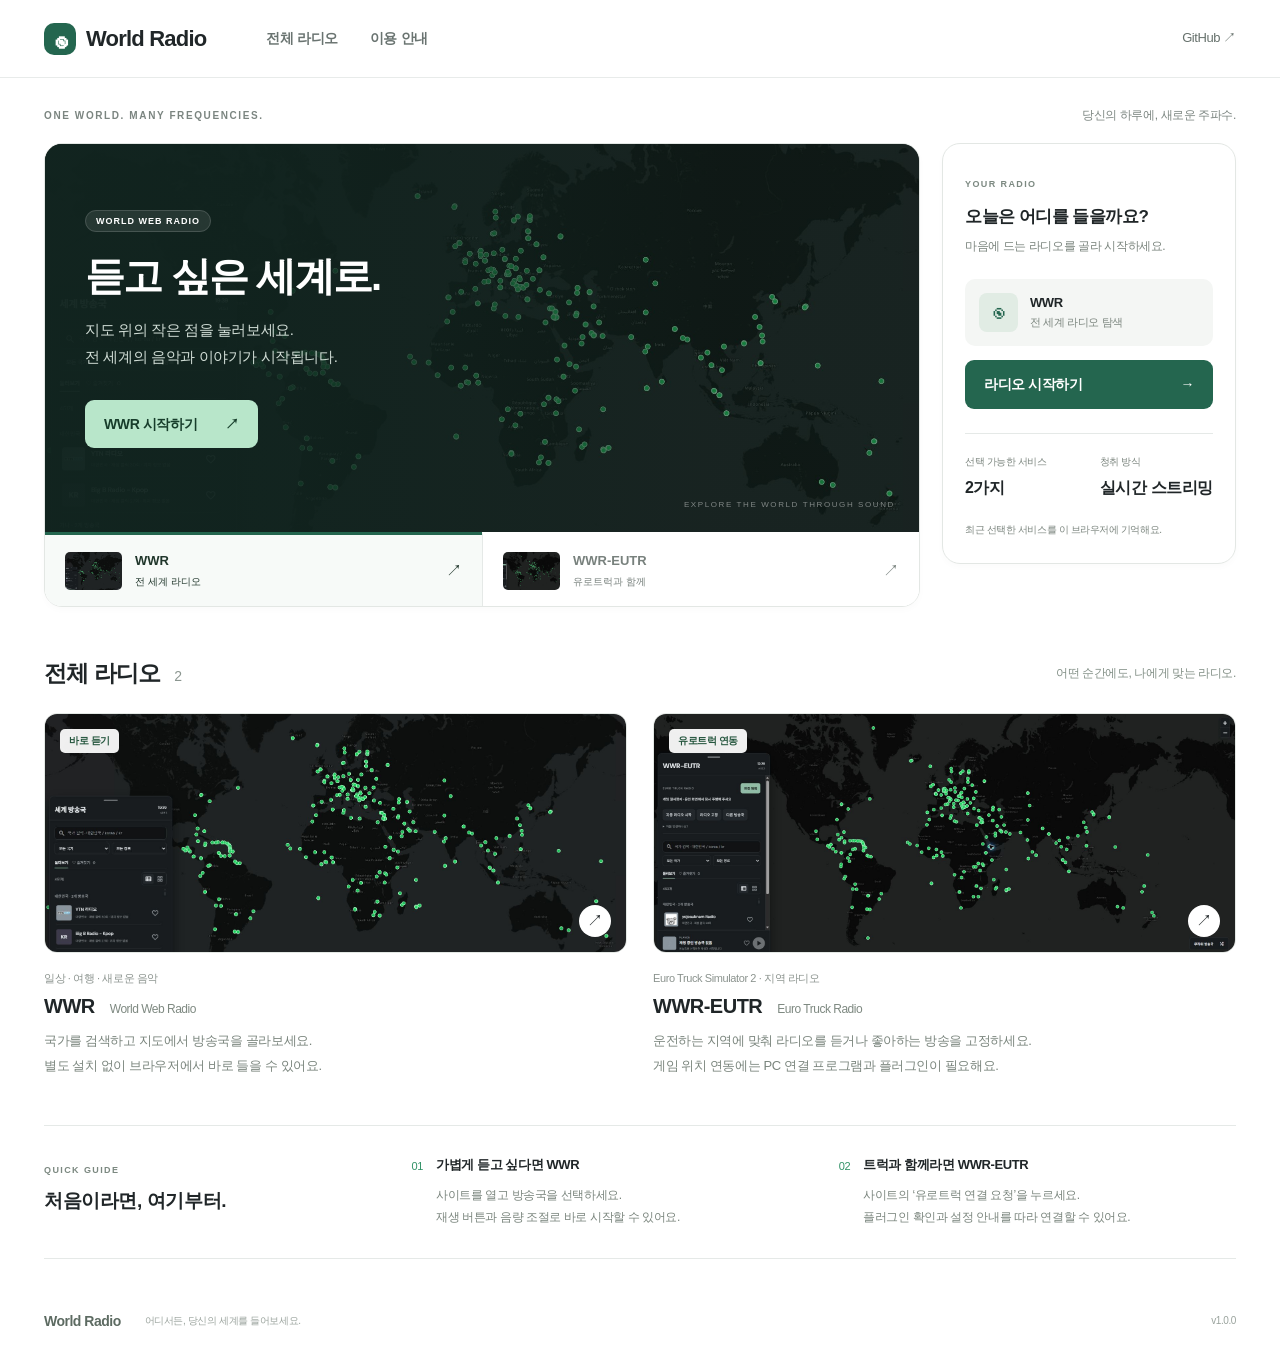
==== index.html @ 3d18a668 "World Radio v1.0.0: WWR and WWR-EUTR service portal" ====
<!doctype html>
<html lang="ko"><head><meta charset="utf-8"><meta name="viewport" content="width=device-width,initial-scale=1"><meta name="description" content="World Radio에서 전 세계 라디오 WWR과 유로트럭 지역 라디오 WWR-EUTR을 만나보세요."><meta name="theme-color" content="#ffffff"><title>World Radio · 듣고 싶은 세계로</title><link rel="stylesheet" href="style.css?v=1.0.0"></head>
<body>
<header><div class="nav"><a class="brand" href="./"><span class="brand-mark" aria-hidden="true">◉</span>World Radio</a><nav aria-label="메인 메뉴"><a href="#services">전체 라디오</a><a href="#guide">이용 안내</a></nav><a class="source" href="https://github.com/SPPLZ" aria-label="개발자 GitHub">GitHub ↗</a></div></header>
<main>
<div class="opening"><p>ONE WORLD. MANY FREQUENCIES.</p><span>당신의 하루에, 새로운 주파수.</span></div>
<section class="featured" aria-label="추천 라디오">
<div class="showcase"><div class="hero"><img id="heroImage" src="wwr.png" alt="WWR 세계 지도와 방송국 화면"><div class="hero-shade"></div><div class="hero-copy"><span class="tag" id="heroTag">WORLD WEB RADIO</span><h1 id="heroTitle">듣고 싶은 세계로.</h1><p id="heroDescription">지도 위의 작은 점을 눌러보세요.<br>전 세계의 음악과 이야기가 시작됩니다.</p><a id="heroLink" class="primary" data-service="wwr" href="https://spplz.github.io/WWR/">WWR 시작하기 <span aria-hidden="true">↗</span></a></div><span class="hero-caption" id="heroCaption">EXPLORE THE WORLD THROUGH SOUND</span></div>
<div class="feature-switch" role="group" aria-label="추천 서비스 선택"><button class="selected" type="button" data-feature="wwr" aria-pressed="true"><img src="wwr.png" alt=""><span><strong>WWR</strong><small>전 세계 라디오</small></span><span class="switch-arrow" aria-hidden="true">↗</span></button><button type="button" data-feature="eutr" aria-pressed="false"><img src="eutr.png" alt=""><span><strong>WWR-EUTR</strong><small>유로트럭과 함께</small></span><span class="switch-arrow" aria-hidden="true">↗</span></button></div></div>
<aside class="resume"><div><span class="tiny-label">YOUR RADIO</span><h2 id="resumeTitle">오늘은 어디를 들을까요?</h2><p id="resumeHint">마음에 드는 라디오를 골라 시작하세요.</p></div><div class="resume-service"><span class="resume-icon" aria-hidden="true">◉</span><div><strong id="resumeName">WWR</strong><small id="resumeDetail">전 세계 라디오 탐색</small></div></div><a class="primary" id="resumeLink" data-service="wwr" href="https://spplz.github.io/WWR/">라디오 시작하기 <span aria-hidden="true">→</span></a><div class="resume-facts"><div><small>선택 가능한 서비스</small><strong>2가지</strong></div><div><small>청취 방식</small><strong>실시간 스트리밍</strong></div></div><p class="resume-note">최근 선택한 서비스를 이 브라우저에 기억해요.</p></aside>
</section>
<section id="services" class="services"><div class="section-title"><h2>전체 라디오 <span>2</span></h2><span class="section-note">어떤 순간에도, 나에게 맞는 라디오.</span></div><div class="cards">
<a class="service-card" data-service="wwr" href="https://spplz.github.io/WWR/"><div class="card-image"><img src="wwr.png" alt="세계 지도에서 방송국을 고르는 WWR 화면" loading="lazy"><span class="image-label">바로 듣기</span><span class="image-arrow" aria-hidden="true">↗</span></div><div class="card-meta">일상 · 여행 · 새로운 음악</div><h3>WWR <span>World Web Radio</span></h3><p>국가를 검색하고 지도에서 방송국을 골라보세요.<br>별도 설치 없이 브라우저에서 바로 들을 수 있어요.</p></a>
<a class="service-card" data-service="eutr" href="https://spplz.github.io/WWR-EUTR/"><div class="card-image"><img src="eutr.png" alt="유로트럭 연결 기능이 있는 WWR-EUTR 화면" loading="lazy"><span class="image-label">유로트럭 연동</span><span class="image-arrow" aria-hidden="true">↗</span></div><div class="card-meta">Euro Truck Simulator 2 · 지역 라디오</div><h3>WWR-EUTR <span>Euro Truck Radio</span></h3><p>운전하는 지역에 맞춰 라디오를 듣거나 좋아하는 방송을 고정하세요.<br>게임 위치 연동에는 PC 연결 프로그램과 플러그인이 필요해요.</p></a>
</div></section>
<section id="guide" class="guide"><div><span class="tiny-label">QUICK GUIDE</span><h2>처음이라면, 여기부터.</h2></div><div class="guide-item"><span>01</span><div><h3>가볍게 듣고 싶다면 WWR</h3><p>사이트를 열고 방송국을 선택하세요.<br>재생 버튼과 음량 조절로 바로 시작할 수 있어요.</p></div></div><div class="guide-item"><span>02</span><div><h3>트럭과 함께라면 WWR-EUTR</h3><p>사이트의 ‘유로트럭 연결 요청’을 누르세요.<br>플러그인 확인과 설정 안내를 따라 연결할 수 있어요.</p></div></div></section>
</main><footer><a class="brand" href="./">World Radio</a><p>어디서든, 당신의 세계를 들어보세요.</p><span>v1.0.0</span></footer><script src="app.js?v=1.0.0"></script></body></html>
---- style.css ----
*{box-sizing:border-box}html{scroll-behavior:smooth;scroll-padding-top:100px}body{margin:0;color:#202628;background:#fff;font-family:Inter,"Noto Sans KR",-apple-system,BlinkMacSystemFont,"Segoe UI",sans-serif;line-height:1.6;letter-spacing:-.025em}a{color:inherit;text-decoration:none}button{font:inherit}header{height:78px;border-bottom:1px solid #e8ebea;background:white}.nav{max-width:1240px;height:100%;margin:auto;display:flex;align-items:center;gap:60px;padding:0 24px}.brand{display:flex;align-items:center;gap:10px;font-size:22px;font-weight:750;letter-spacing:-.8px}.brand-mark{display:grid;place-items:center;background:#24664f;color:white;width:32px;height:32px;border-radius:10px;font-size:26px}nav{display:flex;gap:32px;font-size:14px;font-weight:600;color:#6a7471}nav a:hover,.source:hover{color:#24664f}.source{margin-left:auto;font-size:13px;color:#66716c}main{max-width:1240px;padding:0 24px;margin:auto}.opening{display:flex;justify-content:space-between;align-items:center;margin:28px 0 18px;color:#7b8580;font-size:12px}.opening p{font-size:10px;font-weight:700;letter-spacing:1.6px;margin:0}.featured{display:grid;grid-template-columns:minmax(0,1fr) 294px;gap:22px;align-items:start}.showcase{border:1px solid #e3e7e4;border-radius:18px;overflow:hidden;box-shadow:0 3px 7px #20352a05}.hero{position:relative;height:388px;overflow:hidden;background:#14241e;color:white}.hero>img{position:absolute;inset:0;width:100%;height:100%;object-fit:cover;object-position:70% 50%;opacity:.72}.hero-shade{position:absolute;inset:0;background:linear-gradient(90deg,#11241ff5 0%,#11241fe8 25%,#11241f48 77%)}.hero-copy{position:relative;padding:62px 40px;max-width:530px}.tag{background:#ffffff17;border:1px solid #ffffff25;padding:5px 10px;border-radius:20px;font-size:9px;font-weight:700;letter-spacing:1px}.hero h1{font-size:40px;line-height:1.2;letter-spacing:-1.8px;margin:20px 0 16px}.hero p{font-size:15px;color:#d1ddd6;line-height:1.8;margin:0 0 30px}.primary{display:flex;align-items:center;justify-content:space-between;gap:28px;background:#24664f;color:#fff;border-radius:9px;font-size:14px;font-weight:650;padding:13px 19px;transition:background .15s,transform .15s}.primary:hover{background:#194d3b;transform:translateY(-1px)}.hero .primary{display:inline-flex;background:#b8e6ca;color:#173d2b}.hero .primary:hover{background:#d3f1df}.hero-caption{position:absolute;right:24px;bottom:20px;letter-spacing:1.6px;font-size:8px;color:#ffffff73}.feature-switch{display:grid;grid-template-columns:1fr 1fr;background:#fff}.feature-switch button{position:relative;display:flex;align-items:center;gap:13px;text-align:left;background:white;border:0;border-top:3px solid transparent;padding:16px 20px;cursor:pointer;color:#78817d}.feature-switch button+button{border-left:1px solid #e5e9e7}.feature-switch button.selected{border-top-color:#24664f;background:#f7faf8;color:#20362b}.feature-switch img{width:57px;height:38px;border-radius:5px;object-fit:cover}.feature-switch strong{display:block;font-size:13px}.feature-switch small{display:block;font-size:10px;margin-top:2px}.switch-arrow{margin-left:auto}.resume{border:1px solid #e3e7e4;border-radius:18px;padding:25px 22px;box-shadow:0 3px 7px #20352a05}.tiny-label{font-size:9px;letter-spacing:1.4px;font-weight:700;color:#7c8981}.resume h2{font-size:17px;letter-spacing:-.5px;margin:8px 0 7px}.resume p{font-size:12px;color:#7b857e;margin:0}.resume-service{display:flex;gap:12px;align-items:center;background:#f4f6f4;border-radius:10px;padding:14px;margin:23px 0 14px}.resume-icon{background:#e1ece4;color:#24664f;border-radius:8px;width:39px;height:39px;display:grid;place-items:center;font-size:25px}.resume-service strong{font-size:13px;display:block}.resume-service small{display:block;font-size:11px;color:#7b857e}.resume-facts{border-top:1px solid #e5e9e7;margin-top:24px;padding-top:20px;display:flex;justify-content:space-between;gap:10px}.resume-facts small{font-size:10px;color:#7b857e;display:block}.resume-facts strong{font-size:16px;display:block;margin-top:5px}.resume .resume-note{font-size:10px;margin-top:22px}.services{margin-top:48px}.section-title{display:flex;justify-content:space-between;align-items:center;margin-bottom:21px}.section-title h2{font-size:23px;letter-spacing:-.8px;margin:0}.section-title h2 span{font-size:14px;font-weight:500;color:#8b9690;margin-left:8px}.section-note{font-size:12px;color:#839087}.cards{display:grid;grid-template-columns:1fr 1fr;gap:26px}.card-image{position:relative;height:240px;overflow:hidden;border-radius:13px;background:#1c2421;border:1px solid #e3e8e4}.card-image>img{width:100%;height:100%;object-fit:cover;transition:transform .3s}.service-card:hover .card-image>img{transform:scale(1.025)}.image-label{position:absolute;left:15px;top:15px;background:#ffffffee;border-radius:5px;color:#26573f;font-size:10px;font-weight:700;padding:4px 9px}.image-arrow{position:absolute;bottom:15px;right:15px;background:#fff;border-radius:50%;width:32px;height:32px;display:grid;place-items:center}.card-meta{font-size:11px;color:#8b938e;margin:17px 0 3px}.service-card h3{font-size:20px;margin:0 0 7px;letter-spacing:-.5px}.service-card h3 span{font-size:12px;font-weight:400;color:#7e8981;margin-left:10px}.service-card p{font-size:13px;color:#7a857d;margin:0;line-height:1.9}.guide{margin:46px 0 44px;padding:29px 0;border-top:1px solid #e5e9e7;border-bottom:1px solid #e5e9e7;display:grid;grid-template-columns:.85fr 1fr 1fr;gap:30px}.guide h2{font-size:19px;margin:6px 0}.guide-item{display:flex;gap:13px}.guide-item>span{font-size:11px;color:#329267;padding-top:3px}.guide h3{font-size:13px;margin:0 0 8px}.guide p{font-size:12px;color:#7a857d;margin:0;line-height:1.9}footer{max-width:1240px;padding:0 24px 28px;margin:auto;display:flex;align-items:center;gap:24px;color:#9aa39d;font-size:10px}footer .brand{font-size:14px;color:#5d6b62;letter-spacing:-.5px}footer>span{margin-left:auto}a:focus-visible,button:focus-visible{outline:3px solid #3c9471;outline-offset:4px}@media(max-width:1000px){.featured{grid-template-columns:1fr 260px;gap:16px}.hero-copy{padding:58px 28px}.hero h1{font-size:34px}.hero-caption{display:none}.card-image{height:210px}.guide{grid-template-columns:1fr 1fr}.guide>div:first-child{grid-column:1/-1}}@media(max-width:740px){header{height:68px}.nav{gap:24px;padding:0 20px}.brand{font-size:19px}nav{gap:20px;font-size:12px}.source{display:none}main{padding:0 20px}.opening{margin-top:22px}.opening>span{display:none}.featured{grid-template-columns:1fr}.hero{height:350px}.hero-copy{padding:47px 26px}.hero h1{font-size:35px}.hero p{font-size:13px}.feature-switch button{padding:13px 12px;gap:9px}.feature-switch img{width:42px;height:32px}.switch-arrow{display:none}.resume{padding:20px;display:grid;grid-template-columns:1fr 1fr;gap:15px;align-items:center}.resume>div:first-child{grid-column:1/-1}.resume h2{margin:3px 0}.resume-service{margin:0;padding:10px}.resume .primary{padding:12px;font-size:12px;gap:8px}.resume-facts,.resume .resume-note{display:none}.services{margin-top:34px}.section-note{display:none}.cards{grid-template-columns:1fr;gap:30px}.card-image{height:auto;aspect-ratio:1.9}.guide{grid-template-columns:1fr;margin:34px 0 26px;gap:24px}.guide>div:first-child{grid-column:auto}footer{padding:0 20px 24px;flex-wrap:wrap;gap:10px}footer p{display:none}.service-card p br{display:none}}@media(prefers-reduced-motion:reduce){html{scroll-behavior:auto}*{transition:none!important}}
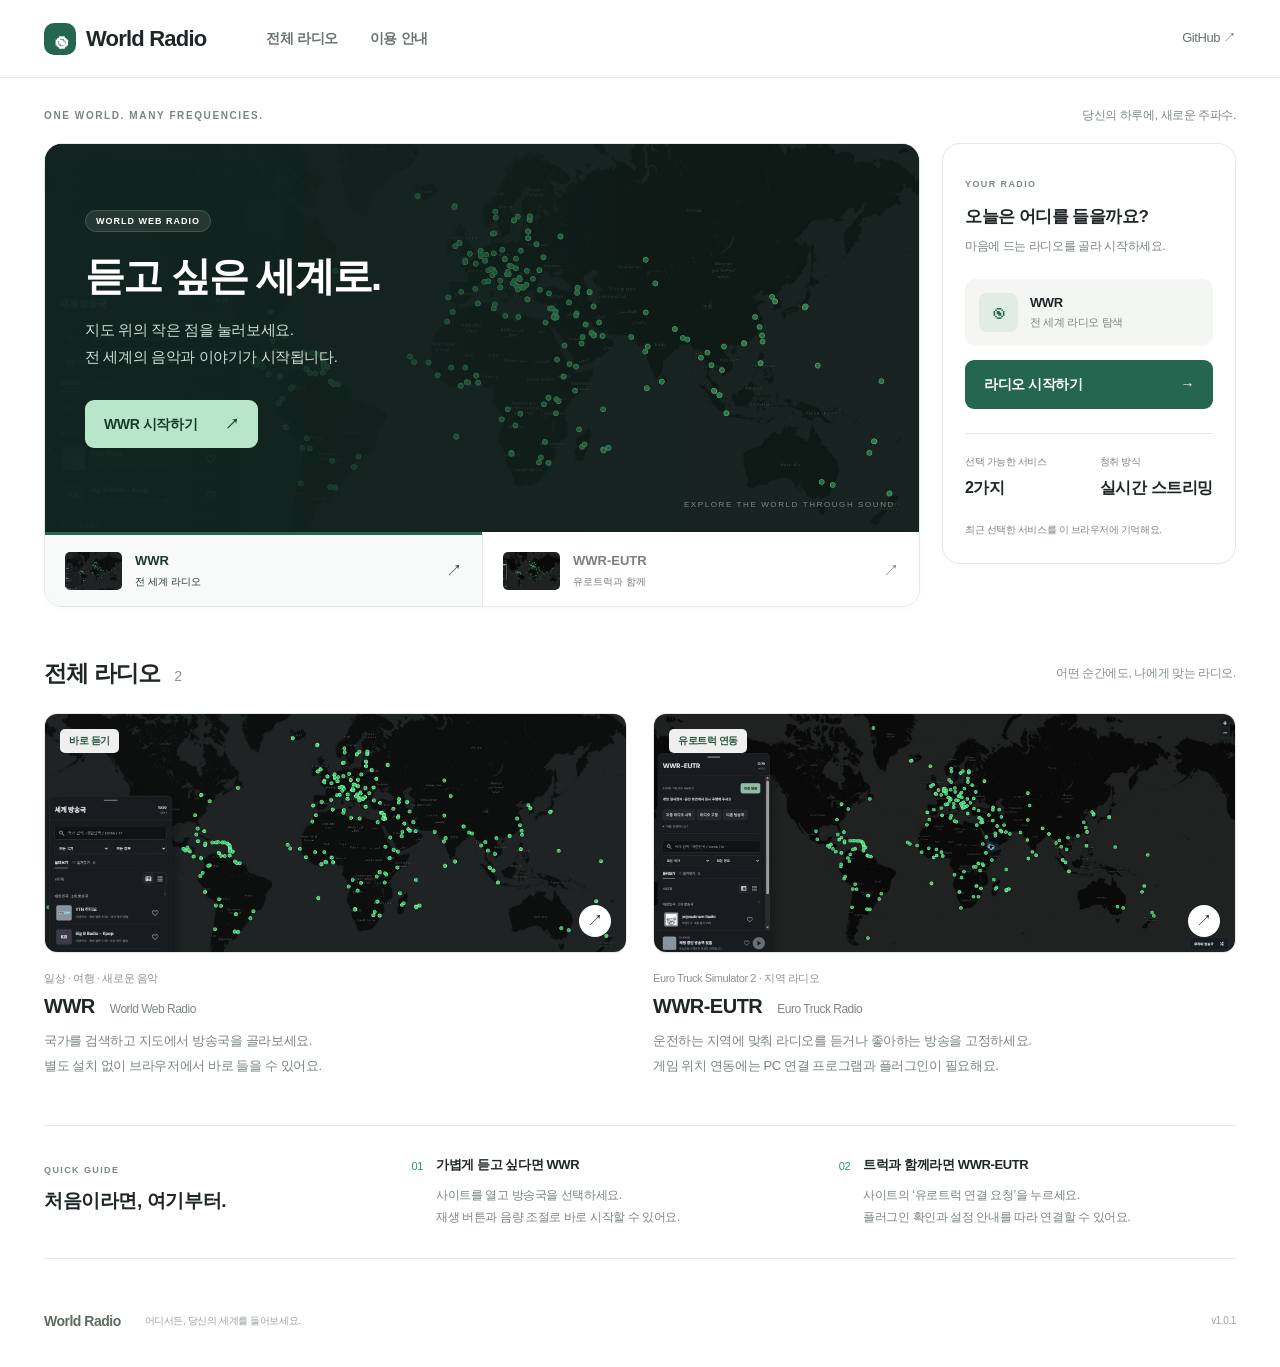
==== commit 90ff7e72: "World Radio v1.0.1: link hosted radio subpaths" ====
--- a/index.html
+++ b/index.html
@@ -5,13 +5,13 @@
 <main>
 <div class="opening"><p>ONE WORLD. MANY FREQUENCIES.</p><span>당신의 하루에, 새로운 주파수.</span></div>
 <section class="featured" aria-label="추천 라디오">
-<div class="showcase"><div class="hero"><img id="heroImage" src="wwr.png" alt="WWR 세계 지도와 방송국 화면"><div class="hero-shade"></div><div class="hero-copy"><span class="tag" id="heroTag">WORLD WEB RADIO</span><h1 id="heroTitle">듣고 싶은 세계로.</h1><p id="heroDescription">지도 위의 작은 점을 눌러보세요.<br>전 세계의 음악과 이야기가 시작됩니다.</p><a id="heroLink" class="primary" data-service="wwr" href="https://spplz.github.io/WWR/">WWR 시작하기 <span aria-hidden="true">↗</span></a></div><span class="hero-caption" id="heroCaption">EXPLORE THE WORLD THROUGH SOUND</span></div>
+<div class="showcase"><div class="hero"><img id="heroImage" src="wwr.png" alt="WWR 세계 지도와 방송국 화면"><div class="hero-shade"></div><div class="hero-copy"><span class="tag" id="heroTag">WORLD WEB RADIO</span><h1 id="heroTitle">듣고 싶은 세계로.</h1><p id="heroDescription">지도 위의 작은 점을 눌러보세요.<br>전 세계의 음악과 이야기가 시작됩니다.</p><a id="heroLink" class="primary" data-service="wwr" href="https://spplz.github.io/World-Radio/WWR/">WWR 시작하기 <span aria-hidden="true">↗</span></a></div><span class="hero-caption" id="heroCaption">EXPLORE THE WORLD THROUGH SOUND</span></div>
 <div class="feature-switch" role="group" aria-label="추천 서비스 선택"><button class="selected" type="button" data-feature="wwr" aria-pressed="true"><img src="wwr.png" alt=""><span><strong>WWR</strong><small>전 세계 라디오</small></span><span class="switch-arrow" aria-hidden="true">↗</span></button><button type="button" data-feature="eutr" aria-pressed="false"><img src="eutr.png" alt=""><span><strong>WWR-EUTR</strong><small>유로트럭과 함께</small></span><span class="switch-arrow" aria-hidden="true">↗</span></button></div></div>
-<aside class="resume"><div><span class="tiny-label">YOUR RADIO</span><h2 id="resumeTitle">오늘은 어디를 들을까요?</h2><p id="resumeHint">마음에 드는 라디오를 골라 시작하세요.</p></div><div class="resume-service"><span class="resume-icon" aria-hidden="true">◉</span><div><strong id="resumeName">WWR</strong><small id="resumeDetail">전 세계 라디오 탐색</small></div></div><a class="primary" id="resumeLink" data-service="wwr" href="https://spplz.github.io/WWR/">라디오 시작하기 <span aria-hidden="true">→</span></a><div class="resume-facts"><div><small>선택 가능한 서비스</small><strong>2가지</strong></div><div><small>청취 방식</small><strong>실시간 스트리밍</strong></div></div><p class="resume-note">최근 선택한 서비스를 이 브라우저에 기억해요.</p></aside>
+<aside class="resume"><div><span class="tiny-label">YOUR RADIO</span><h2 id="resumeTitle">오늘은 어디를 들을까요?</h2><p id="resumeHint">마음에 드는 라디오를 골라 시작하세요.</p></div><div class="resume-service"><span class="resume-icon" aria-hidden="true">◉</span><div><strong id="resumeName">WWR</strong><small id="resumeDetail">전 세계 라디오 탐색</small></div></div><a class="primary" id="resumeLink" data-service="wwr" href="https://spplz.github.io/World-Radio/WWR/">라디오 시작하기 <span aria-hidden="true">→</span></a><div class="resume-facts"><div><small>선택 가능한 서비스</small><strong>2가지</strong></div><div><small>청취 방식</small><strong>실시간 스트리밍</strong></div></div><p class="resume-note">최근 선택한 서비스를 이 브라우저에 기억해요.</p></aside>
 </section>
 <section id="services" class="services"><div class="section-title"><h2>전체 라디오 <span>2</span></h2><span class="section-note">어떤 순간에도, 나에게 맞는 라디오.</span></div><div class="cards">
-<a class="service-card" data-service="wwr" href="https://spplz.github.io/WWR/"><div class="card-image"><img src="wwr.png" alt="세계 지도에서 방송국을 고르는 WWR 화면" loading="lazy"><span class="image-label">바로 듣기</span><span class="image-arrow" aria-hidden="true">↗</span></div><div class="card-meta">일상 · 여행 · 새로운 음악</div><h3>WWR <span>World Web Radio</span></h3><p>국가를 검색하고 지도에서 방송국을 골라보세요.<br>별도 설치 없이 브라우저에서 바로 들을 수 있어요.</p></a>
-<a class="service-card" data-service="eutr" href="https://spplz.github.io/WWR-EUTR/"><div class="card-image"><img src="eutr.png" alt="유로트럭 연결 기능이 있는 WWR-EUTR 화면" loading="lazy"><span class="image-label">유로트럭 연동</span><span class="image-arrow" aria-hidden="true">↗</span></div><div class="card-meta">Euro Truck Simulator 2 · 지역 라디오</div><h3>WWR-EUTR <span>Euro Truck Radio</span></h3><p>운전하는 지역에 맞춰 라디오를 듣거나 좋아하는 방송을 고정하세요.<br>게임 위치 연동에는 PC 연결 프로그램과 플러그인이 필요해요.</p></a>
+<a class="service-card" data-service="wwr" href="https://spplz.github.io/World-Radio/WWR/"><div class="card-image"><img src="wwr.png" alt="세계 지도에서 방송국을 고르는 WWR 화면" loading="lazy"><span class="image-label">바로 듣기</span><span class="image-arrow" aria-hidden="true">↗</span></div><div class="card-meta">일상 · 여행 · 새로운 음악</div><h3>WWR <span>World Web Radio</span></h3><p>국가를 검색하고 지도에서 방송국을 골라보세요.<br>별도 설치 없이 브라우저에서 바로 들을 수 있어요.</p></a>
+<a class="service-card" data-service="eutr" href="https://spplz.github.io/World-Radio/WWR-EUTR/"><div class="card-image"><img src="eutr.png" alt="유로트럭 연결 기능이 있는 WWR-EUTR 화면" loading="lazy"><span class="image-label">유로트럭 연동</span><span class="image-arrow" aria-hidden="true">↗</span></div><div class="card-meta">Euro Truck Simulator 2 · 지역 라디오</div><h3>WWR-EUTR <span>Euro Truck Radio</span></h3><p>운전하는 지역에 맞춰 라디오를 듣거나 좋아하는 방송을 고정하세요.<br>게임 위치 연동에는 PC 연결 프로그램과 플러그인이 필요해요.</p></a>
 </div></section>
 <section id="guide" class="guide"><div><span class="tiny-label">QUICK GUIDE</span><h2>처음이라면, 여기부터.</h2></div><div class="guide-item"><span>01</span><div><h3>가볍게 듣고 싶다면 WWR</h3><p>사이트를 열고 방송국을 선택하세요.<br>재생 버튼과 음량 조절로 바로 시작할 수 있어요.</p></div></div><div class="guide-item"><span>02</span><div><h3>트럭과 함께라면 WWR-EUTR</h3><p>사이트의 ‘유로트럭 연결 요청’을 누르세요.<br>플러그인 확인과 설정 안내를 따라 연결할 수 있어요.</p></div></div></section>
-</main><footer><a class="brand" href="./">World Radio</a><p>어디서든, 당신의 세계를 들어보세요.</p><span>v1.0.0</span></footer><script src="app.js?v=1.0.0"></script></body></html>
+</main><footer><a class="brand" href="./">World Radio</a><p>어디서든, 당신의 세계를 들어보세요.</p><span>v1.0.1</span></footer><script src="app.js?v=1.0.0"></script></body></html>
